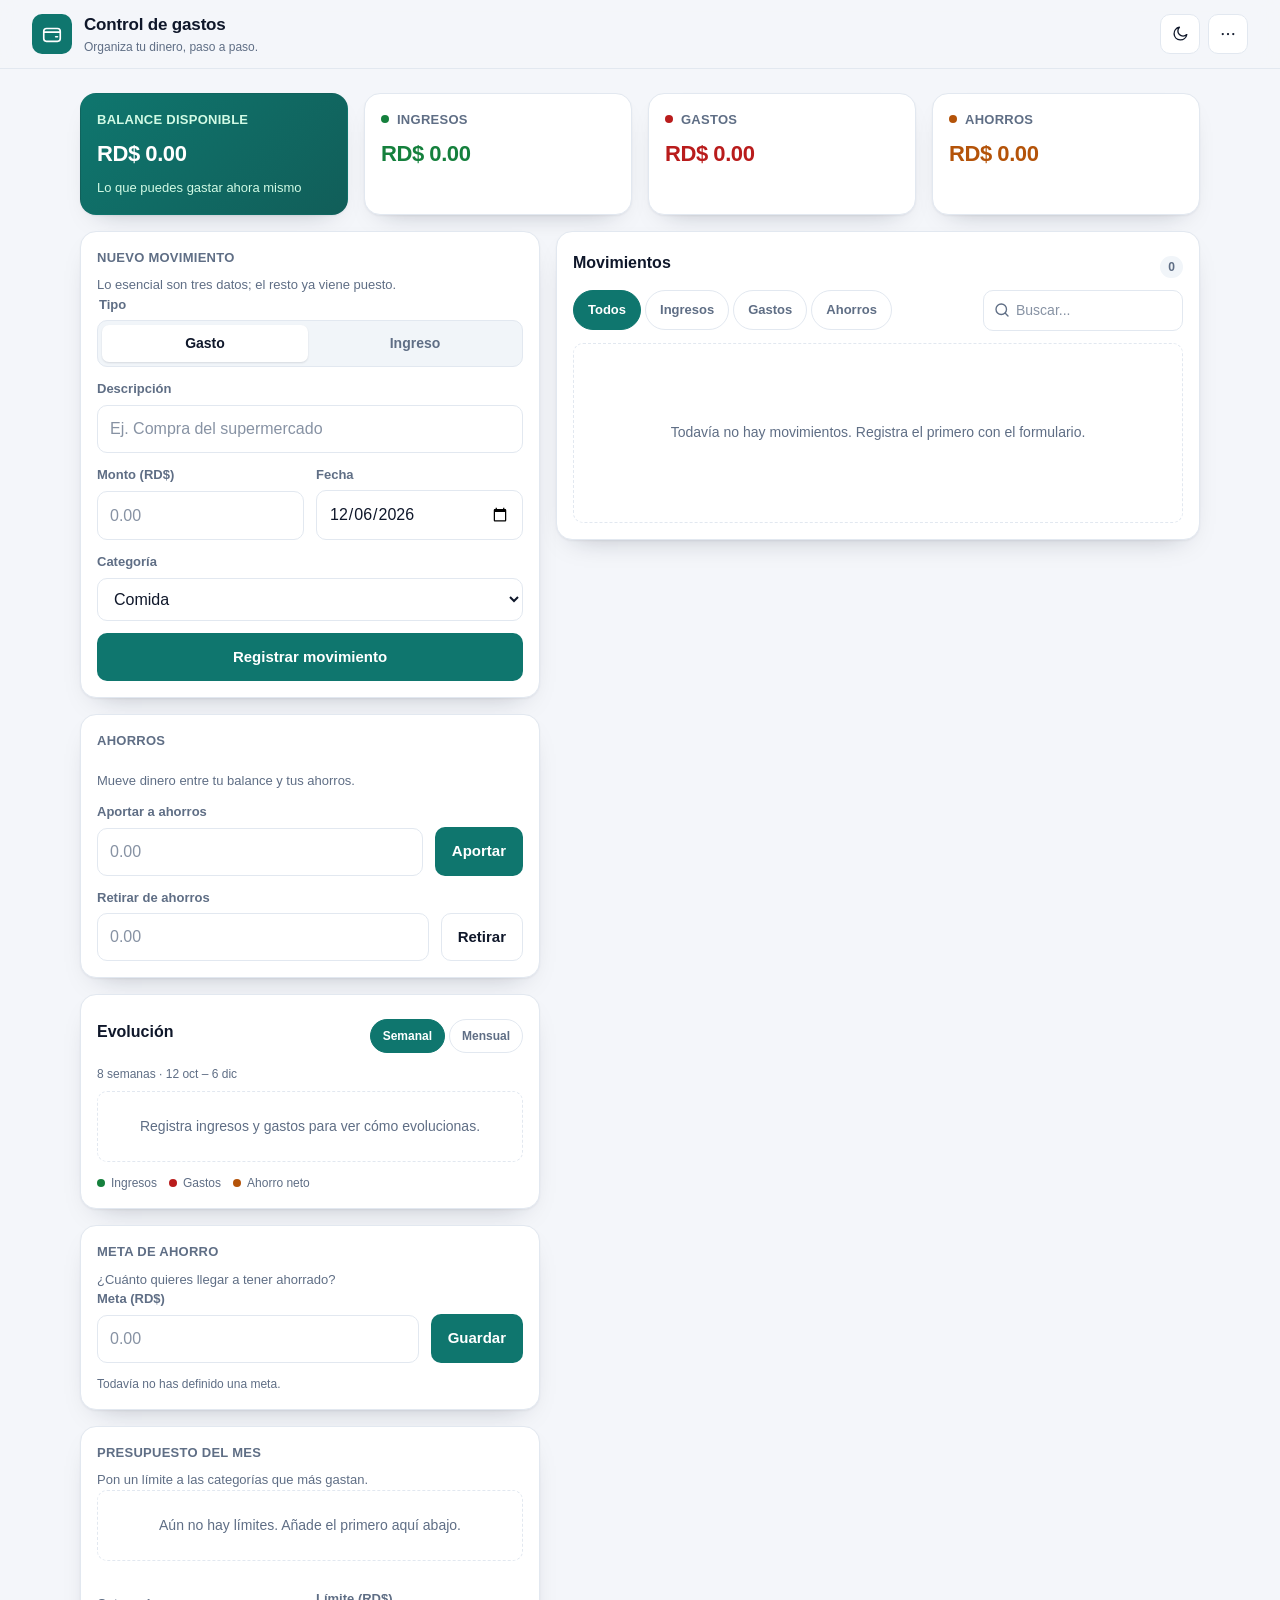
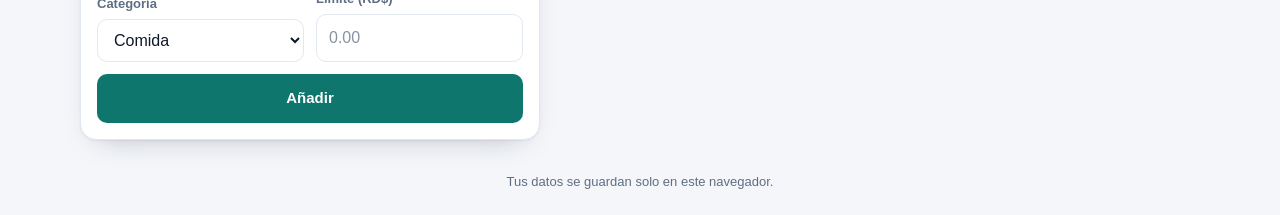
==== index.html @ d7d7c478 "Initial commit: estructura inicial de la aplicación" ====
<!DOCTYPE html>
<html lang="es" data-theme="auto">
<head>
    <meta charset="UTF-8">
    <meta name="viewport" content="width=device-width, initial-scale=1.0">
    <meta name="description" content="Controla tus ingresos, gastos y ahorros en un solo lugar.">
    <meta name="theme-color" content="#F4F6FA" media="(prefers-color-scheme: light)">
    <meta name="theme-color" content="#0B1220" media="(prefers-color-scheme: dark)">
    <title>Control de gastos</title>

    <!-- Aplica el tema guardado antes de pintar para evitar el parpadeo -->
    <script>
        try {
            var temaPrevio = localStorage.getItem("finance-app-tema");
            if (temaPrevio === "claro" || temaPrevio === "oscuro") {
                document.documentElement.dataset.theme = temaPrevio;
            }
        } catch (error) {}
    </script>

    <link rel="stylesheet" href="style.css">
    <script src="script.js" defer></script>
</head>
<body>

    <a class="saltar" href="#contenido">Saltar al contenido</a>

    <header class="cabecera">
        <div class="marca">
            <span class="marca__icono" aria-hidden="true">
                <svg class="icono icono--grande" viewBox="0 0 24 24"><use href="#icono-cartera"></use></svg>
            </span>
            <div class="marca__texto">
                <h1 class="marca__titulo">Control de gastos</h1>
                <p class="marca__lema">Organiza tu dinero, paso a paso.</p>
            </div>
        </div>

        <div class="cabecera__acciones">
            <button type="button" class="boton-icono" id="btnTema"
                    aria-pressed="false" aria-label="Cambiar tema" title="Cambiar tema">
                <svg class="icono" viewBox="0 0 24 24" aria-hidden="true">
                    <use id="iconoTema" href="#icono-luna"></use>
                </svg>
            </button>

            <details class="menu" id="menuOpciones">
                <summary class="boton-icono" aria-label="Más opciones" title="Más opciones">
                    <svg class="icono" viewBox="0 0 24 24" aria-hidden="true"><use href="#icono-puntos"></use></svg>
                </summary>
                <div class="menu__panel">
                    <button type="button" id="reiniciar" class="menu__peligro">Borrar todos los datos</button>
                </div>
            </details>
        </div>
    </header>

    <main id="contenido" class="contenido">

        <p class="aviso" id="avisoAlmacenamiento" role="alert" hidden></p>

        <div class="tablero">

        <!-- ===== RESUMEN ===== -->
        <section class="resumen" aria-labelledby="tituloResumen">
            <h2 class="sr-only" id="tituloResumen">Resumen</h2>

            <article class="tarjeta tarjeta--balance">
                <h3 class="tarjeta__titulo">Balance disponible</h3>
                <p class="cifra" id="balance" aria-live="polite">RD$ 0.00</p>
                <p class="tarjeta__nota">Lo que puedes gastar ahora mismo</p>
            </article>

            <article class="tarjeta tarjeta--metrica">
                <h3 class="tarjeta__titulo">
                    <span class="punto punto--ingreso" aria-hidden="true"></span> Ingresos
                </h3>
                <p class="cifra cifra--ingreso" id="ingresos" aria-live="polite">RD$ 0.00</p>
            </article>

            <article class="tarjeta tarjeta--metrica">
                <h3 class="tarjeta__titulo">
                    <span class="punto punto--gasto" aria-hidden="true"></span> Gastos
                </h3>
                <p class="cifra cifra--gasto" id="gastos" aria-live="polite">RD$ 0.00</p>
            </article>

            <article class="tarjeta tarjeta--metrica">
                <h3 class="tarjeta__titulo">
                    <span class="punto punto--ahorro" aria-hidden="true"></span> Ahorros
                </h3>
                <p class="cifra cifra--ahorro" id="ahorros" aria-live="polite">RD$ 0.00</p>
            </article>
        </section>

        <div class="columna">
            <!-- ===== FORMULARIO ===== -->
            <section class="tarjeta formulario" id="seccionFormulario" aria-labelledby="tituloFormulario">
                <h2 class="tarjeta__titulo" id="tituloFormulario">Nuevo movimiento</h2>
                <p class="tarjeta__nota" id="notaFormulario">Lo esencial son tres datos; el resto ya viene puesto.</p>

                <form id="formMovimiento" autocomplete="off" novalidate>
                    <fieldset class="segmentado">
                        <legend class="etiqueta">Tipo</legend>
                        <div class="segmentado__opciones">
                            <label class="segmentado__opcion">
                                <input type="radio" name="tipo" value="gasto" checked>
                                <span>Gasto</span>
                            </label>
                            <label class="segmentado__opcion">
                                <input type="radio" name="tipo" value="ingreso">
                                <span>Ingreso</span>
                            </label>
                        </div>
                    </fieldset>

                    <div class="campo">
                        <label for="descripcion">Descripción</label>
                        <input type="text" id="descripcion" name="descripcion" maxlength="60"
                               placeholder="Ej. Compra del supermercado" required>
                    </div>

                    <div class="rejilla-2">
                        <div class="campo">
                            <label for="monto">Monto (RD$)</label>
                            <input type="number" id="monto" name="monto" min="0.01" step="0.01"
                                   inputmode="decimal" placeholder="0.00" required>
                        </div>

                        <div class="campo">
                            <label for="fecha">Fecha</label>
                            <input type="date" id="fecha" name="fecha" required>
                        </div>
                    </div>

                    <div class="campo">
                        <label for="categoria">Categoría</label>
                        <select id="categoria" name="categoria"></select>
                    </div>

                    <div class="acciones-formulario">
                        <button type="submit" class="boton boton--bloque" id="btnRegistrar">Registrar movimiento</button>
                        <button type="button" class="boton boton--fantasma" id="btnCancelarEdicion" hidden>Cancelar edición</button>
                    </div>
                </form>
            </section>

            <!-- ===== AHORROS ===== -->
            <section class="tarjeta ahorros" aria-labelledby="tituloAhorros">
                <h2 class="tarjeta__titulo" id="tituloAhorros">Ahorros</h2>
                <p class="tarjeta__nota">Mueve dinero entre tu balance y tus ahorros.</p>

                <form id="formAhorro" class="campo-fila" novalidate>
                    <div class="campo">
                        <label for="montoAhorro">Aportar a ahorros</label>
                        <input type="number" id="montoAhorro" min="0.01" step="0.01"
                               inputmode="decimal" placeholder="0.00">
                    </div>
                    <button type="submit" class="boton">Aportar</button>
                </form>

                <form id="formRetiro" class="campo-fila" novalidate>
                    <div class="campo">
                        <label for="montoRetiro">Retirar de ahorros</label>
                        <input type="number" id="montoRetiro" min="0.01" step="0.01"
                               inputmode="decimal" placeholder="0.00">
                    </div>
                    <button type="submit" class="boton boton--fantasma">Retirar</button>
                </form>
            </section>

            <!-- ===== GRÁFICA ===== -->
            <section class="tarjeta grafica" aria-labelledby="tituloGrafica">
                <div class="tarjeta__cabecera">
                    <h2 class="tarjeta__titulo" id="tituloGrafica">Evolución</h2>
                    <div class="chips chips--mini" role="group" aria-label="Periodo de la gráfica">
                        <button type="button" class="chip chip--activo" id="btnSemana" aria-pressed="true">Semanal</button>
                        <button type="button" class="chip" id="btnMes" aria-pressed="false">Mensual</button>
                    </div>
                </div>

                <p class="grafica__rango" id="rangoGrafica"></p>

                <div class="grafica__lienzo">
                    <svg id="grafica" viewBox="0 0 440 230" role="img"
                         aria-labelledby="graficaTitulo graficaDesc"></svg>
                    <p class="vacio" id="graficaVacia" hidden>
                        Registra ingresos y gastos para ver cómo evolucionas.
                    </p>
                </div>

                <ul class="leyenda">
                    <li><span class="punto punto--ingreso" aria-hidden="true"></span> Ingresos</li>
                    <li><span class="punto punto--gasto" aria-hidden="true"></span> Gastos</li>
                    <li><span class="punto punto--ahorro" aria-hidden="true"></span> Ahorro neto</li>
                </ul>
            </section>

            <!-- ===== META DE AHORRO ===== -->
            <section class="tarjeta meta" aria-labelledby="tituloMeta">
                <h2 class="tarjeta__titulo" id="tituloMeta">Meta de ahorro</h2>
                <p class="tarjeta__nota">¿Cuánto quieres llegar a tener ahorrado?</p>

                <form id="formMeta" class="campo-fila" novalidate>
                    <div class="campo">
                        <label for="montoMeta">Meta (RD$)</label>
                        <input type="number" id="montoMeta" min="0" step="0.01"
                               inputmode="decimal" placeholder="0.00">
                    </div>
                    <button type="submit" class="boton">Guardar</button>
                </form>

                <p class="meta__vacia" id="metaVacia">Todavía no has definido una meta.</p>

                <div class="progreso" id="progresoMeta" hidden>
                    <div class="progreso__texto">
                        <span id="metaTexto"></span>
                        <strong id="metaPorcentaje"></strong>
                    </div>
                    <div class="progreso__barra" role="progressbar" aria-labelledby="tituloMeta"
                         aria-valuemin="0" aria-valuemax="100" aria-valuenow="0" id="barraMeta">
                        <div class="progreso__relleno" id="metaRelleno"></div>
                    </div>
                    <p class="meta__pie" id="metaPie"></p>
                </div>
            </section>

            <!-- ===== PRESUPUESTO ===== -->
            <section class="tarjeta presupuesto" aria-labelledby="tituloPresupuesto">
                <h2 class="tarjeta__titulo" id="tituloPresupuesto">Presupuesto del mes</h2>
                <p class="tarjeta__nota">Pon un límite a las categorías que más gastan.</p>

                <p class="vacio" id="presupuestoVacio">
                    Aún no hay límites. Añade el primero aquí abajo.
                </p>

                <ul class="presupuestos" id="listaPresupuesto"></ul>

                <form id="formPresupuesto" class="form-presupuesto" novalidate>
                    <div class="campo">
                        <label for="categoriaPresupuesto">Categoría</label>
                        <select id="categoriaPresupuesto"></select>
                    </div>
                    <div class="campo">
                        <label for="limitePresupuesto">Límite (RD$)</label>
                        <input type="number" id="limitePresupuesto" min="0.01" step="0.01"
                               inputmode="decimal" placeholder="0.00">
                    </div>
                    <button type="submit" class="boton">Añadir</button>
                </form>
            </section>
        </div>

        <!-- ===== MOVIMIENTOS ===== -->
        <section class="tarjeta movimientos" aria-labelledby="tituloMovimientos">
            <div class="tarjeta__cabecera">
                <h2 class="tarjeta__titulo" id="tituloMovimientos">Movimientos</h2>
                <span class="contador" id="contadorMovimientos" aria-live="polite">0</span>
            </div>

            <div class="filtros">
                <div class="chips" id="chipsFiltro" role="group" aria-label="Filtrar por tipo">
                    <button type="button" class="chip chip--activo" data-filtro="todos" aria-pressed="true">Todos</button>
                    <button type="button" class="chip" data-filtro="ingreso" aria-pressed="false">Ingresos</button>
                    <button type="button" class="chip" data-filtro="gasto" aria-pressed="false">Gastos</button>
                    <button type="button" class="chip" data-filtro="ahorro" aria-pressed="false">Ahorros</button>
                </div>

                <div class="buscador">
                    <svg class="icono" aria-hidden="true"><use href="#icono-buscar"></use></svg>
                    <label class="sr-only" for="buscar">Buscar movimientos</label>
                    <input type="search" id="buscar" placeholder="Buscar..." autocomplete="off">
                </div>
            </div>

            <p class="vacio" id="sinMovimientos">
                Todavía no hay movimientos. Registra el primero con el formulario.
            </p>

            <button type="button" class="boton boton--fantasma boton--bloque" id="limpiarFiltros" hidden>
                Limpiar filtros
            </button>

            <ul class="lista" id="listaMovimientos"></ul>
        </section>

        </div>

    </main>

    <footer class="pie">
        <p>Tus datos se guardan solo en este navegador.</p>
    </footer>

    <!-- Avisos flotantes -->
    <div class="toasts" id="toasts" role="status" aria-live="polite"></div>

    <!-- ===== ICONOS (sprite) ===== -->
    <svg class="sprite" xmlns="http://www.w3.org/2000/svg" aria-hidden="true" focusable="false">
        <symbol id="icono-cartera" viewBox="0 0 24 24" fill="none" stroke="currentColor"
                stroke-width="1.8" stroke-linecap="round" stroke-linejoin="round">
            <rect x="3" y="6" width="18" height="14" rx="3"></rect>
            <path d="M3 10h18"></path>
            <path d="M16 15h2"></path>
        </symbol>

        <symbol id="icono-luna" viewBox="0 0 24 24" fill="none" stroke="currentColor"
                stroke-width="1.8" stroke-linecap="round" stroke-linejoin="round">
            <path d="M21 12.8A8.5 8.5 0 1 1 11.2 3a6.5 6.5 0 0 0 9.8 9.8Z"></path>
        </symbol>

        <symbol id="icono-sol" viewBox="0 0 24 24" fill="none" stroke="currentColor"
                stroke-width="1.8" stroke-linecap="round" stroke-linejoin="round">
            <circle cx="12" cy="12" r="4"></circle>
            <path d="M12 2v2M12 20v2M2 12h2M20 12h2M4.9 4.9l1.4 1.4M17.7 17.7l1.4 1.4M19.1 4.9l-1.4 1.4M6.3 17.7l-1.4 1.4"></path>
        </symbol>

        <symbol id="icono-puntos" viewBox="0 0 24 24" fill="none" stroke="currentColor"
                stroke-width="1.8" stroke-linecap="round" stroke-linejoin="round">
            <circle cx="5" cy="12" r="1.5" fill="currentColor" stroke="none"></circle>
            <circle cx="12" cy="12" r="1.5" fill="currentColor" stroke="none"></circle>
            <circle cx="19" cy="12" r="1.5" fill="currentColor" stroke="none"></circle>
        </symbol>

        <symbol id="icono-ingreso" viewBox="0 0 24 24" fill="none" stroke="currentColor"
                stroke-width="1.8" stroke-linecap="round" stroke-linejoin="round">
            <path d="M17 7 7 17M7 9v8h8"></path>
        </symbol>

        <symbol id="icono-gasto" viewBox="0 0 24 24" fill="none" stroke="currentColor"
                stroke-width="1.8" stroke-linecap="round" stroke-linejoin="round">
            <path d="M7 17 17 7M9 7h8v8"></path>
        </symbol>

        <symbol id="icono-ahorro" viewBox="0 0 24 24" fill="none" stroke="currentColor"
                stroke-width="1.8" stroke-linecap="round" stroke-linejoin="round">
            <circle cx="12" cy="12" r="9"></circle>
            <path d="M12 16V8M8.5 11.5 12 8l3.5 3.5"></path>
        </symbol>

        <symbol id="icono-buscar" viewBox="0 0 24 24" fill="none" stroke="currentColor"
                stroke-width="1.8" stroke-linecap="round" stroke-linejoin="round">
            <circle cx="11" cy="11" r="7"></circle>
            <path d="m20 20-3.6-3.6"></path>
        </symbol>

        <symbol id="icono-editar" viewBox="0 0 24 24" fill="none" stroke="currentColor"
                stroke-width="1.8" stroke-linecap="round" stroke-linejoin="round">
            <path d="M4 20h4L20 8a2.5 2.5 0 0 0-3.5-3.5L4 16Z"></path>
            <path d="M14.5 6.5 17.5 9.5"></path>
        </symbol>

        <symbol id="icono-borrar" viewBox="0 0 24 24" fill="none" stroke="currentColor"
                stroke-width="1.8" stroke-linecap="round" stroke-linejoin="round">
            <path d="M4 7h16M9 7V5a1 1 0 0 1 1-1h4a1 1 0 0 1 1 1v2M6 7l1 12a2 2 0 0 0 2 2h6a2 2 0 0 0 2-2l1-12"></path>
            <path d="M10 11v6M14 11v6"></path>
        </symbol>

        <symbol id="icono-comida" viewBox="0 0 24 24" fill="none" stroke="currentColor"
                stroke-width="1.8" stroke-linecap="round" stroke-linejoin="round">
            <path d="M8 3v7a2 2 0 0 0 4 0V3M10 10v11"></path>
            <path d="M17 3v18M17 3c1.8 1.5 2 3.5 2 5s-.8 2.5-2 3.2"></path>
        </symbol>

        <symbol id="icono-transporte" viewBox="0 0 24 24" fill="none" stroke="currentColor"
                stroke-width="1.8" stroke-linecap="round" stroke-linejoin="round">
            <path d="M5 16V9l2-4h10l2 4v7"></path>
            <path d="M4 16h16"></path>
            <circle cx="8" cy="18" r="1.6"></circle>
            <circle cx="16" cy="18" r="1.6"></circle>
        </symbol>

        <symbol id="icono-vivienda" viewBox="0 0 24 24" fill="none" stroke="currentColor"
                stroke-width="1.8" stroke-linecap="round" stroke-linejoin="round">
            <path d="M4 10 12 4l8 6v9a1 1 0 0 1-1 1H5a1 1 0 0 1-1-1Z"></path>
            <path d="M10 20v-5h4v5"></path>
        </symbol>

        <symbol id="icono-servicios" viewBox="0 0 24 24" fill="none" stroke="currentColor"
                stroke-width="1.8" stroke-linecap="round" stroke-linejoin="round">
            <path d="M13 2 4 14h7l-1 8 9-12h-7Z"></path>
        </symbol>

        <symbol id="icono-salud" viewBox="0 0 24 24" fill="none" stroke="currentColor"
                stroke-width="1.8" stroke-linecap="round" stroke-linejoin="round">
            <path d="M12 20s-7-4.4-7-9a4 4 0 0 1 7-2.6A4 4 0 0 1 19 11c0 4.6-7 9-7 9Z"></path>
        </symbol>

        <symbol id="icono-ocio" viewBox="0 0 24 24" fill="none" stroke="currentColor"
                stroke-width="1.8" stroke-linecap="round" stroke-linejoin="round">
            <rect x="3" y="8" width="18" height="9" rx="4"></rect>
            <path d="M8 11v4M6 13h4"></path>
            <circle cx="16" cy="12" r="1"></circle>
            <circle cx="18" cy="14" r="1"></circle>
        </symbol>

        <symbol id="icono-compras" viewBox="0 0 24 24" fill="none" stroke="currentColor"
                stroke-width="1.8" stroke-linecap="round" stroke-linejoin="round">
            <path d="M6 8h12l-1 11a2 2 0 0 1-2 2H9a2 2 0 0 1-2-2Z"></path>
            <path d="M9 8V6a3 3 0 0 1 6 0v2"></path>
        </symbol>

        <symbol id="icono-otros" viewBox="0 0 24 24" fill="none" stroke="currentColor"
                stroke-width="1.8" stroke-linecap="round" stroke-linejoin="round">
            <path d="M3 12V5a2 2 0 0 1 2-2h7l9 9-9 9Z"></path>
            <circle cx="8" cy="8" r="1.4"></circle>
        </symbol>
    </svg>

</body>
</html>
---- style.css ----
/* =====================================================
   CONTROL DE GASTOS — Estilos
   Tokens, tarjetas, formularios y modo oscuro.
   ===================================================== */

/* ---------- Tokens ---------- */
:root {
    color-scheme: light dark;

    --bg: #F4F6FA;
    --superficie: #FFFFFF;
    --superficie-2: #F1F5F9;
    --borde: #E2E8F0;

    --texto: #0F172A;
    --texto-suave: #5F6E85;

    --marca: #0F766E;
    --marca-fuerte: #115E59;
    --marca-suave: #CCFBF1;
    --marca-texto: #FFFFFF;

    --ingreso: #15803D;
    --gasto: #B91C1C;
    --ahorro: #B45309;

    --peligro-suave: #FEF2F2;

    --balance-fondo: linear-gradient(135deg, #0F766E 0%, #115E59 100%);
    --balance-texto: #FFFFFF;
    --balance-tenue: #D1FAE5;

    --sombra: 0 1px 2px rgba(15, 23, 42, 0.05),
              0 12px 28px -18px rgba(15, 23, 42, 0.35);

    --radio-sm: 10px;
    --radio-md: 16px;
    --radio-full: 999px;

    --foco-ancho: 2px;
    --foco-estilo: solid;

    --e1: 4px;
    --e2: 8px;
    --e3: 12px;
    --e4: 16px;
    --e5: 24px;
    --e6: 32px;

    --transicion: 150ms ease;

    --fuente: -apple-system, BlinkMacSystemFont, "Segoe UI", Roboto,
              "Helvetica Neue", Arial, sans-serif;
}

/* Oscuro elegido a mano */
:root[data-theme="oscuro"] {
    --bg: #0B1220;
    --superficie: #131D2E;
    --superficie-2: #1C2839;
    --borde: #26344A;

    --texto: #E6EDF6;
    --texto-suave: #94A3B8;

    --marca: #2DD4BF;
    --marca-fuerte: #14B8A6;
    --marca-suave: #0F3B37;
    --marca-texto: #062A27;

    --ingreso: #4ADE80;
    --gasto: #F87171;
    --ahorro: #FBBF24;

    --peligro-suave: #3A1D1D;

    --balance-fondo: linear-gradient(135deg, #0F3B37 0%, #0B2A27 100%);
    --balance-texto: #E6EDF6;
    --balance-tenue: #9FD9D2;

    --sombra: 0 1px 2px rgba(0, 0, 0, 0.4),
              0 18px 40px -24px rgba(0, 0, 0, 0.9);
}

/* Oscuro heredado del sistema (tema auto) */
@media (prefers-color-scheme: dark) {
    :root[data-theme="auto"] {
        --bg: #0B1220;
        --superficie: #131D2E;
        --superficie-2: #1C2839;
        --borde: #26344A;

        --texto: #E6EDF6;
        --texto-suave: #94A3B8;

        --marca: #2DD4BF;
        --marca-fuerte: #14B8A6;
        --marca-suave: #0F3B37;
        --marca-texto: #062A27;

        --ingreso: #4ADE80;
        --gasto: #F87171;
        --ahorro: #FBBF24;

        --peligro-suave: #3A1D1D;

        --balance-fondo: linear-gradient(135deg, #0F3B37 0%, #0B2A27 100%);
        --balance-texto: #E6EDF6;
        --balance-tenue: #9FD9D2;

        --sombra: 0 1px 2px rgba(0, 0, 0, 0.4),
                  0 18px 40px -24px rgba(0, 0, 0, 0.9);
    }
}

/* ---------- Base ---------- */
*,
*::before,
*::after {
    box-sizing: border-box;
}

body {
    margin: 0;
    min-height: 100vh;
    background-color: var(--bg);
    color: var(--texto);
    font-family: var(--fuente);
    font-size: 16px;
    line-height: 1.5;
    -webkit-font-smoothing: antialiased;
}

h1,
h2,
h3,
p {
    margin: 0;
}

button,
input,
select {
    font: inherit;
    color: inherit;
}

button {
    cursor: pointer;
}

:focus-visible {
    outline: var(--foco-ancho) var(--foco-estilo) var(--marca);
    outline-offset: 2px;
}

/* ---------- Utilidades ---------- */
.sr-only {
    position: absolute;
    width: 1px;
    height: 1px;
    padding: 0;
    margin: -1px;
    overflow: hidden;
    clip: rect(0 0 0 0);
    white-space: nowrap;
    border: 0;
}

/* El atributo hidden debe ganar a cualquier display de componente */
[hidden] {
    display: none !important;
}

.sprite {
    position: absolute;
    width: 0;
    height: 0;
    overflow: hidden;
}

.icono {
    width: 18px;
    height: 18px;
    display: block;
}

.icono--grande {
    width: 22px;
    height: 22px;
}

.saltar {
    position: absolute;
    left: -9999px;
    top: 0;
    z-index: 100;
    padding: var(--e3) var(--e4);
    background-color: var(--marca);
    color: var(--marca-texto);
    border-radius: 0 0 var(--radio-sm) 0;
    font-weight: 600;
    text-decoration: none;
}

.saltar:focus {
    left: 0;
}

/* ---------- Cabecera ---------- */
.cabecera {
    position: sticky;
    top: 0;
    z-index: 10;
    display: flex;
    align-items: center;
    justify-content: space-between;
    gap: var(--e4);
    padding: var(--e3) clamp(var(--e4), 4vw, var(--e6));
    background-color: var(--bg);
    background-color: color-mix(in srgb, var(--bg) 86%, transparent);
    border-bottom: 1px solid var(--borde);
    backdrop-filter: blur(12px);
}

.marca {
    display: flex;
    align-items: center;
    gap: var(--e3);
    min-width: 0;
}

.marca__icono {
    display: grid;
    place-items: center;
    width: 40px;
    height: 40px;
    flex: 0 0 40px;
    border-radius: var(--radio-sm);
    background-color: var(--marca);
    color: var(--marca-texto);
}

.marca__texto {
    min-width: 0;
}

.marca__titulo {
    font-size: 1.0625rem;
    font-weight: 700;
    letter-spacing: -0.01em;
    white-space: nowrap;
    overflow: hidden;
    text-overflow: ellipsis;
}

.marca__lema {
    font-size: 0.75rem;
    color: var(--texto-suave);
    white-space: nowrap;
    overflow: hidden;
    text-overflow: ellipsis;
}

.cabecera__acciones {
    display: flex;
    align-items: center;
    gap: var(--e2);
}

.boton-icono {
    display: grid;
    place-items: center;
    width: 40px;
    height: 40px;
    padding: 0;
    border: 1px solid var(--borde);
    border-radius: var(--radio-sm);
    background-color: var(--superficie);
    color: var(--texto);
    list-style: none;
    transition: background-color var(--transicion), border-color var(--transicion);
}

.boton-icono:hover {
    border-color: var(--marca);
    color: var(--marca);
}

.boton-icono::-webkit-details-marker {
    display: none;
}

/* ---------- Menú desplegable ---------- */
.menu {
    position: relative;
}

.menu[open] .boton-icono {
    border-color: var(--marca);
    color: var(--marca);
}

.menu__panel {
    position: absolute;
    right: 0;
    top: calc(100% + var(--e2));
    z-index: 20;
    min-width: 210px;
    padding: var(--e1);
    background-color: var(--superficie);
    border: 1px solid var(--borde);
    border-radius: var(--radio-sm);
    box-shadow: var(--sombra);
}

.menu__peligro {
    width: 100%;
    padding: var(--e3);
    text-align: left;
    background: none;
    border: 0;
    border-radius: var(--radio-sm);
    color: var(--gasto);
    font-size: 0.875rem;
    font-weight: 600;
}

.menu__peligro:hover {
    background-color: var(--peligro-suave);
}

/* ---------- Rejilla del tablero ---------- */
.contenido {
    display: grid;
    gap: var(--e4);
    width: min(1120px, 100% - 2 * var(--e4));
    margin: var(--e5) auto var(--e6);
}

.tablero {
    display: grid;
    grid-template-columns: 5fr 7fr;
    grid-template-areas:
        "resumen resumen"
        "izquierda lista";
    align-items: start;
    gap: var(--e4);
}

.columna {
    grid-area: izquierda;
    display: grid;
    gap: var(--e4);
    align-content: start;
    min-width: 0;
}

.resumen {
    grid-area: resumen;
    display: grid;
    gap: var(--e4);
    grid-template-columns: repeat(auto-fit, minmax(200px, 1fr));
}

.formulario {
    align-self: start;
}

.ahorros {
    align-self: start;
    display: grid;
    gap: var(--e3);
}

.movimientos {
    grid-area: lista;
    align-self: start;
    min-width: 0;
}

/* ---------- Tarjetas ---------- */
.tarjeta {
    padding: var(--e4);
    background-color: var(--superficie);
    border: 1px solid var(--borde);
    border-radius: var(--radio-md);
    box-shadow: var(--sombra);
}

.tarjeta--balance {
    background-image: var(--balance-fondo);
    border-color: transparent;
    color: var(--balance-texto);
}

.tarjeta--balance .tarjeta__titulo,
.tarjeta--balance .tarjeta__nota {
    color: var(--balance-tenue);
}

.tarjeta__titulo {
    display: flex;
    align-items: center;
    gap: var(--e2);
    font-size: 0.8125rem;
    font-weight: 600;
    letter-spacing: 0.02em;
    text-transform: uppercase;
    color: var(--texto-suave);
}

.tarjeta__nota {
    margin-top: var(--e2);
    font-size: 0.8125rem;
    color: var(--texto-suave);
}

.tarjeta__cabecera {
    display: flex;
    align-items: center;
    justify-content: space-between;
    gap: var(--e3);
    margin-bottom: var(--e3);
}

.tarjeta .tarjeta__titulo + * {
    margin-top: var(--e2);
}

.tarjeta__cabecera .tarjeta__titulo {
    font-size: 1rem;
    text-transform: none;
    letter-spacing: 0;
    color: var(--texto);
}

/* ---------- Cifras ---------- */
.cifra {
    margin-top: var(--e2);
    font-size: clamp(1.125rem, 4.5vw, 1.375rem);
    font-weight: 700;
    letter-spacing: -0.02em;
    font-variant-numeric: tabular-nums;
}

.cifra--ingreso {
    color: var(--ingreso);
}

.cifra--gasto {
    color: var(--gasto);
}

.cifra--ahorro {
    color: var(--ahorro);
}

.punto {
    width: 8px;
    height: 8px;
    border-radius: var(--radio-full);
    flex: 0 0 8px;
}

.punto--ingreso {
    background-color: var(--ingreso);
}

.punto--gasto {
    background-color: var(--gasto);
}

.punto--ahorro {
    background-color: var(--ahorro);
}

/* ---------- Formularios ---------- */
form {
    display: grid;
    gap: var(--e3);
}

.campo {
    display: grid;
    gap: 6px;
}

.campo label,
.etiqueta {
    font-size: 0.8125rem;
    font-weight: 600;
    color: var(--texto-suave);
}

input,
select {
    width: 100%;
    padding: 11px var(--e3);
    background-color: var(--superficie);
    border: 1px solid var(--borde);
    border-radius: var(--radio-sm);
    transition: border-color var(--transicion), box-shadow var(--transicion);
}

input:hover,
select:hover {
    border-color: color-mix(in srgb, var(--borde) 40%, var(--texto-suave));
}

input:focus,
select:focus {
    outline: none;
    border-color: var(--marca);
    box-shadow: 0 0 0 3px color-mix(in srgb, var(--marca) 22%, transparent);
}

input::placeholder {
    color: var(--texto-suave);
    opacity: 0.75;
}

input[type="number"] {
    -moz-appearance: textfield;
    appearance: textfield;
}

input[type="number"]::-webkit-outer-spin-button,
input[type="number"]::-webkit-inner-spin-button {
    -webkit-appearance: none;
    margin: 0;
}

.rejilla-2 {
    display: grid;
    grid-template-columns: 1fr 1fr;
    gap: var(--e3);
}

/* ---------- Control segmentado ---------- */
.segmentado {
    min-width: 0;
    margin: 0;
    padding: 0;
    border: 0;
}

.segmentado .etiqueta {
    display: block;
    margin-bottom: 6px;
}

.segmentado__opciones {
    display: grid;
    grid-template-columns: 1fr 1fr;
    gap: var(--e1);
    padding: var(--e1);
    background-color: var(--superficie-2);
    border: 1px solid var(--borde);
    border-radius: var(--radio-sm);
}

.segmentado__opcion {
    position: relative;
    display: block;
}

.segmentado__opcion input {
    position: absolute;
    inset: 0;
    width: 100%;
    height: 100%;
    margin: 0;
    opacity: 0;
    cursor: pointer;
}

.segmentado__opcion span {
    display: block;
    padding: var(--e2);
    border-radius: 7px;
    text-align: center;
    font-size: 0.875rem;
    font-weight: 600;
    color: var(--texto-suave);
    transition: background-color var(--transicion), color var(--transicion);
}

.segmentado__opcion input:checked + span {
    background-color: var(--superficie);
    color: var(--texto);
    box-shadow: 0 1px 2px rgba(15, 23, 42, 0.12);
}

.segmentado__opcion input:focus-visible + span {
    outline: 2px solid var(--marca);
    outline-offset: 2px;
}

/* ---------- Botones ---------- */
.boton {
    display: inline-flex;
    align-items: center;
    justify-content: center;
    gap: var(--e2);
    min-height: 44px;
    padding: var(--e3) var(--e4);
    background-color: var(--marca);
    border: 1px solid transparent;
    border-radius: var(--radio-sm);
    color: var(--marca-texto);
    font-size: 0.9375rem;
    font-weight: 700;
    transition: background-color var(--transicion), transform var(--transicion),
                border-color var(--transicion), color var(--transicion);
}

.boton:hover {
    background-color: var(--marca-fuerte);
}

.boton:active {
    transform: translateY(1px);
}

.boton--bloque {
    width: 100%;
}

.boton--fantasma {
    background-color: transparent;
    border-color: var(--borde);
    color: var(--texto);
}

.boton--fantasma:hover {
    border-color: var(--marca);
    color: var(--marca);
    background-color: transparent;
}

.campo-fila {
    grid-template-columns: 1fr auto;
    align-items: end;
}

.campo-fila .boton {
    padding-inline: var(--e4);
    white-space: nowrap;
}

.acciones-formulario {
    display: grid;
    gap: var(--e2);
}

.formulario--editando {
    border-color: var(--marca);
    box-shadow: 0 0 0 3px color-mix(in srgb, var(--marca) 18%, transparent), var(--sombra);
}

/* ---------- Filtros y búsqueda ---------- */
.filtros {
    display: grid;
    grid-template-columns: 1fr minmax(150px, 200px);
    gap: var(--e2);
    align-items: center;
    margin-bottom: var(--e3);
}

.chips {
    display: flex;
    flex-wrap: wrap;
    gap: var(--e1);
}

.chip {
    min-height: 40px;
    padding: 6px 14px;
    background-color: transparent;
    border: 1px solid var(--borde);
    border-radius: var(--radio-full);
    font-size: 0.8125rem;
    font-weight: 600;
    color: var(--texto-suave);
    transition: background-color var(--transicion), border-color var(--transicion),
                color var(--transicion);
}

.chip:hover {
    border-color: var(--marca);
    color: var(--marca);
}

.chip--activo,
.chip--activo:hover {
    background-color: var(--marca);
    border-color: var(--marca);
    color: var(--marca-texto);
}

.buscador {
    position: relative;
}

.buscador .icono {
    position: absolute;
    left: 10px;
    top: 50%;
    transform: translateY(-50%);
    color: var(--texto-suave);
    pointer-events: none;
}

.buscador input {
    padding-block: 9px;
    padding-left: 32px;
    font-size: 0.875rem;
}

/* ---------- Lista de movimientos ---------- */
.contador {
    padding: 2px var(--e2);
    background-color: var(--superficie-2);
    border-radius: var(--radio-full);
    font-size: 0.75rem;
    font-weight: 700;
    color: var(--texto-suave);
    font-variant-numeric: tabular-nums;
}

.lista {
    display: grid;
    gap: var(--e3);
    margin: 0;
    padding: 0;
    list-style: none;
}

.dia {
    display: grid;
    gap: var(--e2);
}

.dia__lista {
    display: grid;
    gap: var(--e2);
    margin: 0;
    padding: 0;
    list-style: none;
}

.dia__titulo {
    font-size: 0.6875rem;
    font-weight: 700;
    letter-spacing: 0.06em;
    text-transform: uppercase;
    color: var(--texto-suave);
}

.movimiento {
    display: flex;
    align-items: center;
    gap: var(--e3);
    padding: var(--e3);
    background-color: var(--superficie-2);
    border: 1px solid transparent;
    border-radius: var(--radio-sm);
}

.movimiento__icono {
    display: grid;
    place-items: center;
    width: 36px;
    height: 36px;
    flex: 0 0 36px;
    border-radius: var(--radio-full);
    background-color: var(--superficie);
    color: var(--texto-suave);
}

.movimiento--ingreso .movimiento__icono {
    color: var(--ingreso);
}

.movimiento--gasto .movimiento__icono {
    color: var(--gasto);
}

.movimiento--ahorro .movimiento__icono,
.movimiento--retiro .movimiento__icono {
    color: var(--ahorro);
}

.movimiento__texto {
    display: grid;
    gap: 2px;
    min-width: 0;
}

.movimiento__desc {
    font-size: 0.9375rem;
    font-weight: 600;
    white-space: nowrap;
    overflow: hidden;
    text-overflow: ellipsis;
}

.movimiento__meta {
    font-size: 0.75rem;
    color: var(--texto-suave);
}

.movimiento__derecha {
    display: flex;
    align-items: center;
    gap: var(--e2);
    margin-left: auto;
    padding-left: var(--e2);
}

.movimiento__monto {
    font-size: 0.9375rem;
    font-weight: 700;
    white-space: nowrap;
    font-variant-numeric: tabular-nums;
}

.movimiento__acciones {
    display: flex;
    gap: 2px;
}

.accion {
    display: grid;
    place-items: center;
    width: 36px;
    height: 36px;
    padding: 0;
    background-color: transparent;
    border: 0;
    border-radius: var(--radio-sm);
    color: var(--texto-suave);
    transition: background-color var(--transicion), color var(--transicion);
}

.accion:hover {
    background-color: var(--superficie);
    color: var(--texto);
}

.accion--peligro:hover {
    color: var(--gasto);
}

.accion .icono {
    width: 16px;
    height: 16px;
}

@media (hover: hover) {
    .movimiento__acciones {
        opacity: 0.5;
        transition: opacity var(--transicion);
    }

    .movimiento:hover .movimiento__acciones,
    .movimiento:focus-within .movimiento__acciones {
        opacity: 1;
    }
}

/* En pantallas táctiles los botones siempre se ven y son más grandes */
@media (hover: none) {
    .accion {
        width: 40px;
        height: 40px;
    }

    .chips--mini .chip {
        min-height: 40px;
    }
}

.movimiento--ingreso .movimiento__monto,
.movimiento--retiro .movimiento__monto {
    color: var(--ingreso);
}

.movimiento--gasto .movimiento__monto,
.movimiento--ahorro .movimiento__monto {
    color: var(--gasto);
}

/* ---------- Gráfica ---------- */
.chips--mini .chip {
    min-height: 34px;
    padding: 4px 12px;
    font-size: 0.75rem;
}

.grafica__rango {
    margin-top: var(--e2);
    font-size: 0.75rem;
    color: var(--texto-suave);
    font-variant-numeric: tabular-nums;
}

.grafica__lienzo {
    margin-top: var(--e2);
}

#grafica {
    display: block;
    width: 100%;
    height: auto;
    overflow: visible;
}

.barra {
    transition: opacity var(--transicion);
}

.barra--ingreso {
    fill: var(--ingreso);
}

.barra--gasto {
    fill: var(--gasto);
}

.barra--ahorro {
    fill: var(--ahorro);
}

.barra:hover {
    opacity: 0.75;
}

.guia {
    stroke: var(--borde);
    stroke-width: 1;
    stroke-dasharray: 2 4;
}

.guia--cero {
    stroke: var(--texto-suave);
    stroke-dasharray: none;
    opacity: 0.5;
}

.etiqueta-eje,
.etiqueta-periodo {
    fill: var(--texto-suave);
    font-family: var(--fuente);
    font-size: 10px;
}

.etiqueta-periodo {
    font-weight: 600;
}

.leyenda {
    display: flex;
    flex-wrap: wrap;
    gap: var(--e2) var(--e3);
    margin: var(--e3) 0 0;
    padding: 0;
    list-style: none;
    font-size: 0.75rem;
    color: var(--texto-suave);
}

.leyenda li {
    display: flex;
    align-items: center;
    gap: 6px;
}

/* ---------- Progreso (meta y presupuesto) ---------- */
.progreso {
    margin-top: var(--e3);
}

.progreso__texto {
    display: flex;
    align-items: baseline;
    justify-content: space-between;
    gap: var(--e2);
    font-size: 0.8125rem;
    color: var(--texto-suave);
    font-variant-numeric: tabular-nums;
}

.progreso__texto strong {
    color: var(--texto);
    font-size: 0.9375rem;
}

.progreso__barra {
    height: 8px;
    margin-top: 6px;
    background-color: var(--superficie-2);
    border: 1px solid var(--borde);
    border-radius: var(--radio-full);
    overflow: hidden;
}

.progreso__relleno {
    width: 0;
    height: 100%;
    background-color: var(--marca);
    border-radius: var(--radio-full);
    transition: width 300ms ease, background-color var(--transicion);
}

.progreso__relleno--bien {
    background-color: var(--ingreso);
}

.progreso__relleno--medio {
    background-color: var(--ahorro);
}

.progreso__relleno--alto {
    background-color: var(--gasto);
}

.meta__vacia,
.meta__pie {
    margin-top: var(--e3);
    font-size: 0.75rem;
    color: var(--texto-suave);
}

/* ---------- Presupuesto ---------- */
.presupuestos {
    display: grid;
    gap: var(--e3);
    margin: var(--e3) 0 0;
    padding: 0;
    list-style: none;
}

.presupuesto__fila {
    display: grid;
    grid-template-columns: auto 1fr auto;
    align-items: start;
    gap: var(--e2);
}

.presupuesto__texto {
    min-width: 0;
}

.presupuesto__linea {
    display: flex;
    align-items: baseline;
    justify-content: space-between;
    gap: var(--e2);
    font-size: 0.8125rem;
}

.presupuesto__linea strong {
    font-weight: 600;
    white-space: nowrap;
    overflow: hidden;
    text-overflow: ellipsis;
}

.presupuesto__linea span {
    color: var(--texto-suave);
    font-variant-numeric: tabular-nums;
}

.presupuesto__cifras {
    margin-top: 4px;
    font-size: 0.6875rem;
    color: var(--texto-suave);
    font-variant-numeric: tabular-nums;
}

.presupuesto__resto {
    white-space: nowrap;
}

.presupuesto__cifras span {
    white-space: nowrap;
}

.presupuesto__fila .movimiento__icono {
    width: 30px;
    height: 30px;
    flex: 0 0 30px;
    background-color: var(--superficie-2);
}

.presupuesto__fila .movimiento__icono .icono {
    width: 15px;
    height: 15px;
}

.form-presupuesto {
    grid-template-columns: 1fr 1fr;
    align-items: end;
    margin-top: var(--e4);
}

.form-presupuesto .boton {
    grid-column: 1 / -1;
}

/* ---------- Estados vacíos y avisos ---------- */
.vacio {
    padding: var(--e5) var(--e4);
    border: 1px dashed var(--borde);
    border-radius: var(--radio-sm);
    text-align: center;
    font-size: 0.875rem;
    color: var(--texto-suave);
}

/* El estado vacío de la lista ocupa algo de alto para no dejar un sliver */
.movimientos .vacio {
    display: grid;
    place-items: center;
    min-height: 180px;
}

.aviso {
    padding: var(--e3) var(--e4);
    background-color: var(--peligro-suave);
    border: 1px solid var(--gasto);
    border-radius: var(--radio-sm);
    font-size: 0.875rem;
    color: var(--gasto);
}

.pie {
    padding: 0 var(--e4) var(--e5);
    text-align: center;
    font-size: 0.8125rem;
    color: var(--texto-suave);
}

/* ---------- Avisos flotantes (toasts) ---------- */
.toasts {
    position: fixed;
    right: var(--e4);
    bottom: var(--e4);
    z-index: 50;
    display: grid;
    gap: var(--e2);
    width: min(360px, calc(100vw - 2 * var(--e4)));
}

.toast {
    display: flex;
    align-items: center;
    gap: var(--e3);
    padding: var(--e3) var(--e4);
    background-color: var(--superficie);
    border: 1px solid var(--borde);
    border-left: 4px solid var(--marca);
    border-radius: var(--radio-sm);
    box-shadow: var(--sombra);
    animation: entrar 180ms ease;
}

.toast--exito {
    border-left-color: var(--ingreso);
}

.toast--error {
    border-left-color: var(--gasto);
}

.toast--info {
    border-left-color: var(--marca);
}

.toast__texto {
    flex: 1;
    font-size: 0.875rem;
    font-weight: 500;
}

.toast__accion {
    padding: 0;
    background: none;
    border: 0;
    color: var(--marca);
    font-size: 0.875rem;
    font-weight: 700;
    text-decoration: underline;
}

@keyframes entrar {
    from {
        opacity: 0;
        transform: translateY(8px);
    }
    to {
        opacity: 1;
        transform: translateY(0);
    }
}

/* ---------- Responsive ---------- */
@media (max-width: 960px) {
    .tablero {
        grid-template-columns: 1fr;
        grid-template-areas:
            "resumen"
            "izquierda"
            "lista";
    }
}

@media (max-width: 560px) {
    .resumen {
        grid-template-columns: repeat(2, 1fr);
    }

    .tarjeta--balance {
        grid-column: 1 / -1;
    }

    .resumen > .tarjeta:last-child {
        grid-column: 1 / -1;
    }

    .rejilla-2,
    .campo-fila,
    .filtros,
    .form-presupuesto {
        grid-template-columns: 1fr;
    }

    .campo-fila .boton {
        width: 100%;
    }

    .marca__lema {
        display: none;
    }

    .movimiento {
        gap: var(--e2);
    }

    /* Fila en dos líneas: descripción + categoría arriba, monto y acciones abajo */
    .movimiento {
        display: grid;
        grid-template-columns: auto minmax(0, 1fr) auto;
        grid-template-areas:
            "icono texto texto"
            "icono monto acciones";
        column-gap: var(--e2);
        row-gap: 4px;
        align-items: center;
    }

    .movimiento .movimiento__icono {
        grid-area: icono;
        align-self: start;
    }

    .movimiento .movimiento__texto {
        grid-area: texto;
        display: flex;
        align-items: baseline;
        gap: 6px;
        min-width: 0;
    }

    .movimiento .movimiento__desc {
        flex: 1 1 auto;
        min-width: 0;
    }

    .movimiento .movimiento__meta {
        flex: 0 0 auto;
        white-space: nowrap;
    }

    .movimiento .movimiento__meta::before {
        content: "·";
        margin-right: 6px;
    }

    .movimiento .movimiento__derecha {
        display: contents;
    }

    .movimiento .movimiento__monto {
        grid-area: monto;
        margin-left: 0;
        padding-left: 0;
    }

    .movimiento .movimiento__acciones {
        grid-area: acciones;
        justify-self: end;
        opacity: 1;
    }

    /* En pantallas pequeñas las etiquetas de la gráfica se agrandan para
       compensar el escalado del viewBox */
    .etiqueta-eje,
    .etiqueta-periodo {
        font-size: 13px;
    }
}

/* Pantallas muy estrechas: el resumen pasa a una sola columna */
@media (max-width: 360px) {
    .resumen {
        grid-template-columns: 1fr;
    }
}

/* ---------- Movimiento reducido ---------- */
@media (prefers-reduced-motion: reduce) {
    *,
    *::before,
    *::after {
        animation-duration: 0.001ms !important;
        animation-iteration-count: 1 !important;
        transition-duration: 0.001ms !important;
    }
}
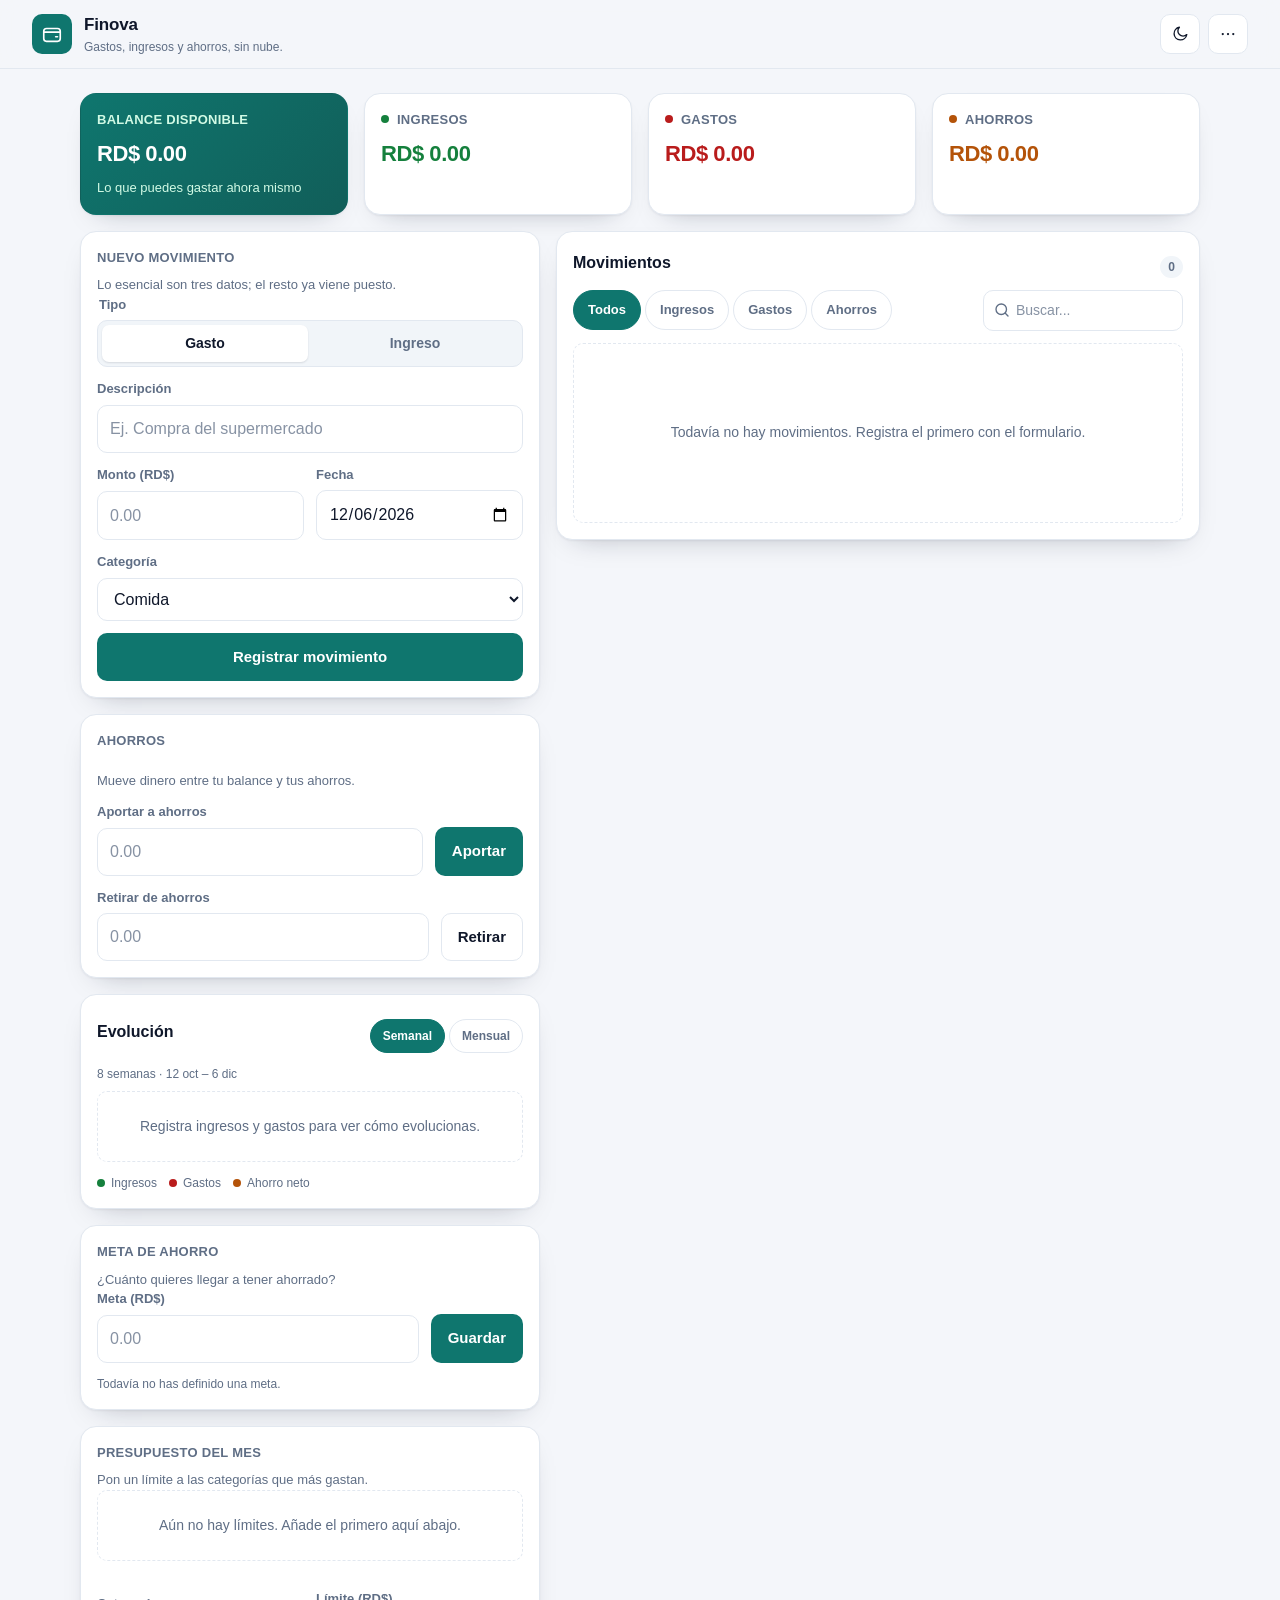
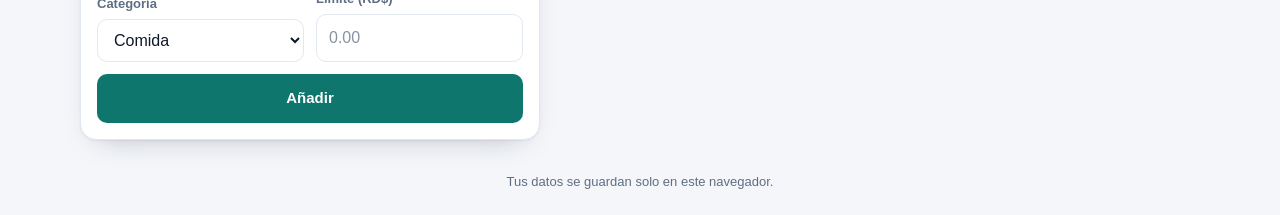
==== commit 52c3d5cc: "Finova: README público, licencia MIT y documentación técnica separada" ====
--- a/index.html
+++ b/index.html
@@ -3,10 +3,10 @@
 <head>
     <meta charset="UTF-8">
     <meta name="viewport" content="width=device-width, initial-scale=1.0">
-    <meta name="description" content="Controla tus ingresos, gastos y ahorros en un solo lugar.">
+    <meta name="description" content="Finova: controla tus gastos, ingresos y ahorros sin cuentas ni nube, todo en tu navegador.">
     <meta name="theme-color" content="#F4F6FA" media="(prefers-color-scheme: light)">
     <meta name="theme-color" content="#0B1220" media="(prefers-color-scheme: dark)">
-    <title>Control de gastos</title>
+    <title>Finova · Control de gastos</title>
 
     <!-- Aplica el tema guardado antes de pintar para evitar el parpadeo -->
     <script>
@@ -31,8 +31,8 @@
                 <svg class="icono icono--grande" viewBox="0 0 24 24"><use href="#icono-cartera"></use></svg>
             </span>
             <div class="marca__texto">
-                <h1 class="marca__titulo">Control de gastos</h1>
-                <p class="marca__lema">Organiza tu dinero, paso a paso.</p>
+                <h1 class="marca__titulo">Finova</h1>
+                <p class="marca__lema">Gastos, ingresos y ahorros, sin nube.</p>
             </div>
         </div>
 
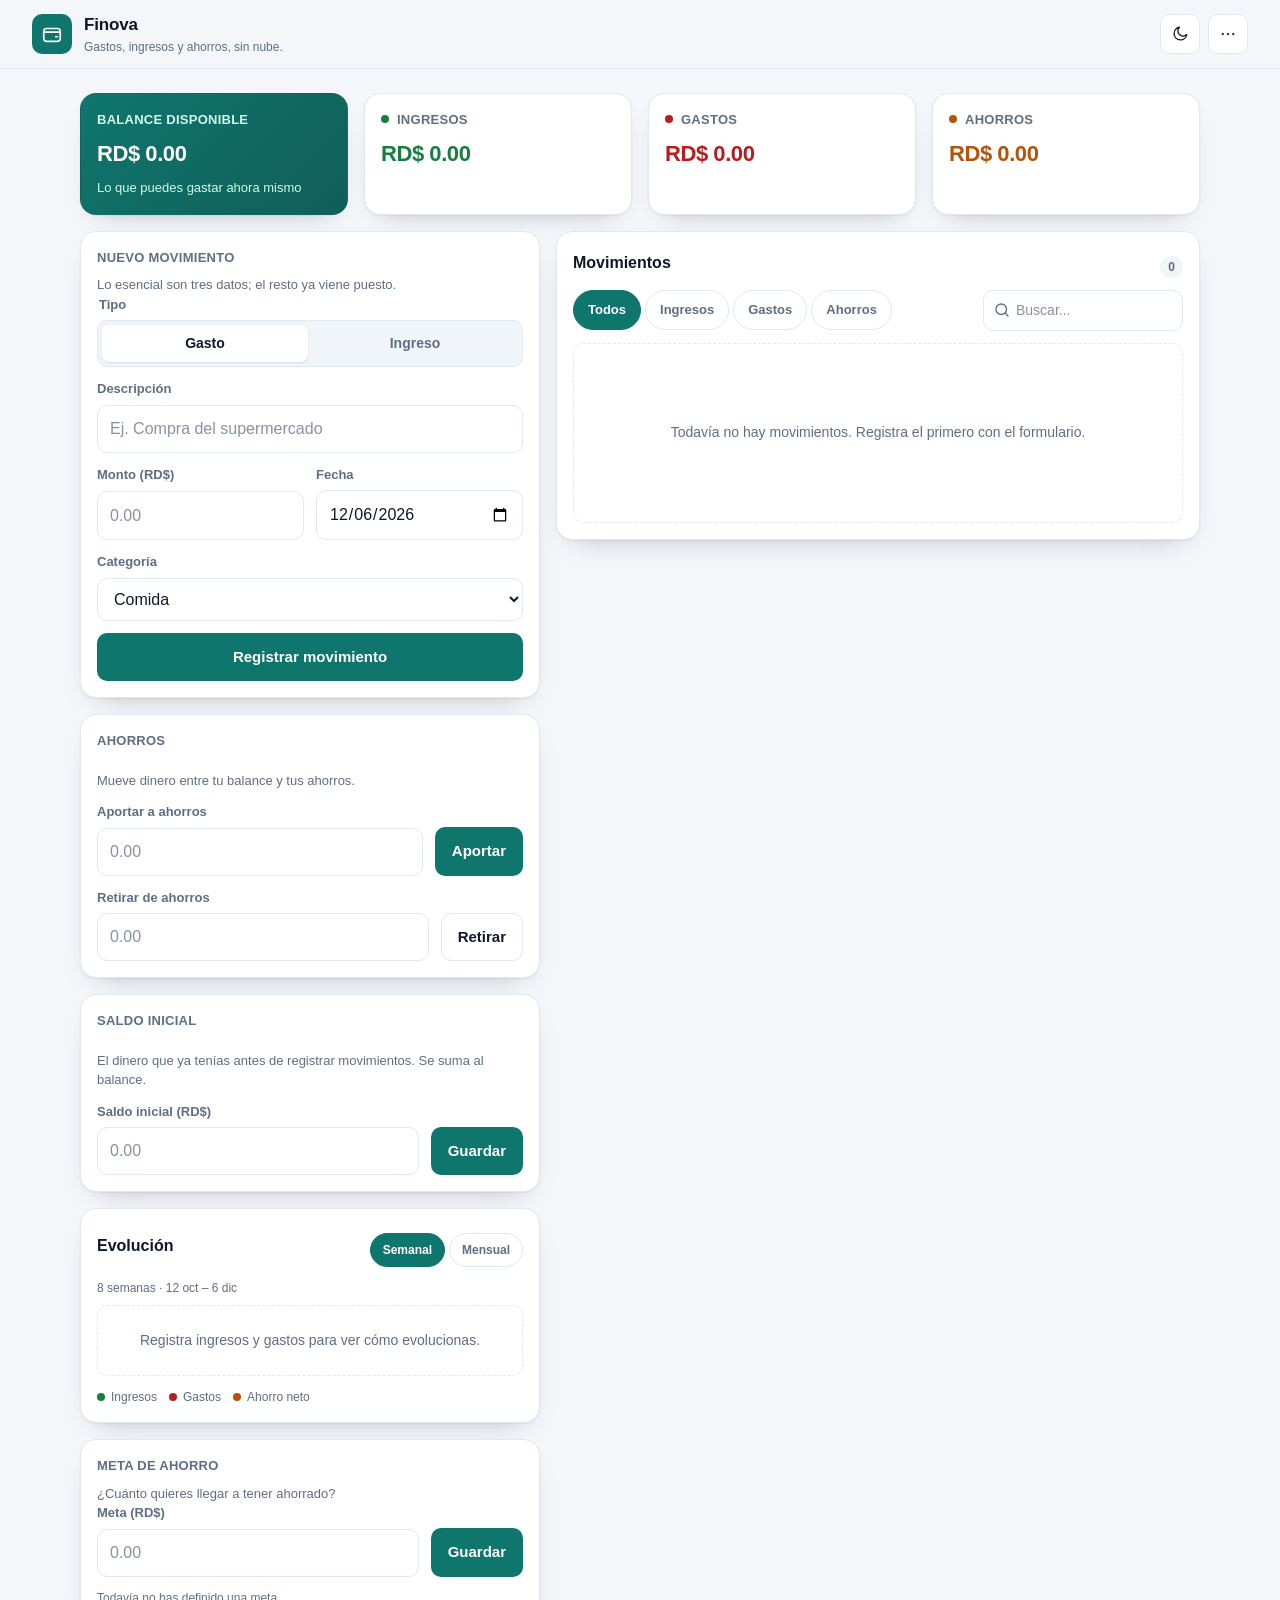
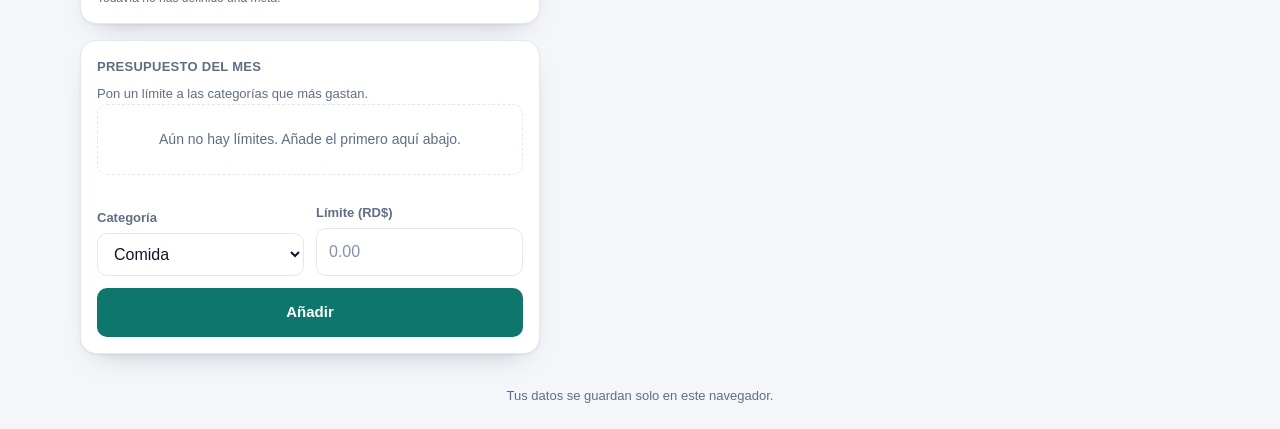
==== commit 01821544: "saldo inicial configurable" ====
--- a/index.html
+++ b/index.html
@@ -49,6 +49,10 @@
                     <svg class="icono" viewBox="0 0 24 24" aria-hidden="true"><use href="#icono-puntos"></use></svg>
                 </summary>
                 <div class="menu__panel">
+                    <button type="button" id="exportarCopia" class="menu__accion">Exportar copia</button>
+                    <button type="button" id="importarCopia" class="menu__accion">Importar copia…</button>
+                    <input type="file" id="archivoCopia" accept=".json,application/json" hidden>
+                    <hr class="menu__separador">
                     <button type="button" id="reiniciar" class="menu__peligro">Borrar todos los datos</button>
                 </div>
             </details>
@@ -68,7 +72,7 @@
             <article class="tarjeta tarjeta--balance">
                 <h3 class="tarjeta__titulo">Balance disponible</h3>
                 <p class="cifra" id="balance" aria-live="polite">RD$ 0.00</p>
-                <p class="tarjeta__nota">Lo que puedes gastar ahora mismo</p>
+                <p class="tarjeta__nota" id="notaBalance">Lo que puedes gastar ahora mismo</p>
             </article>
 
             <article class="tarjeta tarjeta--metrica">
@@ -169,6 +173,24 @@
                 </form>
             </section>
 
+            <!-- ===== SALDO INICIAL ===== -->
+            <section class="tarjeta saldo-inicial" aria-labelledby="tituloSaldoInicial">
+                <h2 class="tarjeta__titulo" id="tituloSaldoInicial">Saldo inicial</h2>
+                <p class="tarjeta__nota" id="notaSaldoInicial">
+                    El dinero que ya tenías antes de registrar movimientos. Se suma al balance.
+                </p>
+
+                <form id="formSaldoInicial" class="campo-fila" novalidate>
+                    <div class="campo">
+                        <label for="saldoInicial">Saldo inicial (RD$)</label>
+                        <input type="number" id="saldoInicial" min="0" max="999999999.99" step="0.01"
+                               inputmode="decimal" placeholder="0.00"
+                               aria-describedby="notaSaldoInicial">
+                    </div>
+                    <button type="submit" class="boton">Guardar</button>
+                </form>
+            </section>
+
             <!-- ===== GRÁFICA ===== -->
             <section class="tarjeta grafica" aria-labelledby="tituloGrafica">
                 <div class="tarjeta__cabecera">
--- a/style.css
+++ b/style.css
@@ -314,6 +314,7 @@
     box-shadow: var(--sombra);
 }
 
+.menu__accion,
 .menu__peligro {
     width: 100%;
     padding: var(--e3);
@@ -321,9 +322,29 @@
     background: none;
     border: 0;
     border-radius: var(--radio-sm);
-    color: var(--gasto);
     font-size: 0.875rem;
     font-weight: 600;
+}
+
+.menu__accion {
+    color: var(--texto);
+}
+
+.menu__accion:hover {
+    background-color: var(--superficie-2);
+}
+
+.menu__separador {
+    width: 100%;
+    height: 1px;
+    margin: var(--e2) 0;
+    padding: 0;
+    border: 0;
+    border-top: 1px solid var(--borde);
+}
+
+.menu__peligro {
+    color: var(--gasto);
 }
 
 .menu__peligro:hover {
@@ -367,7 +388,8 @@
     align-self: start;
 }
 
-.ahorros {
+.ahorros,
+.saldo-inicial {
     align-self: start;
     display: grid;
     gap: var(--e3);
